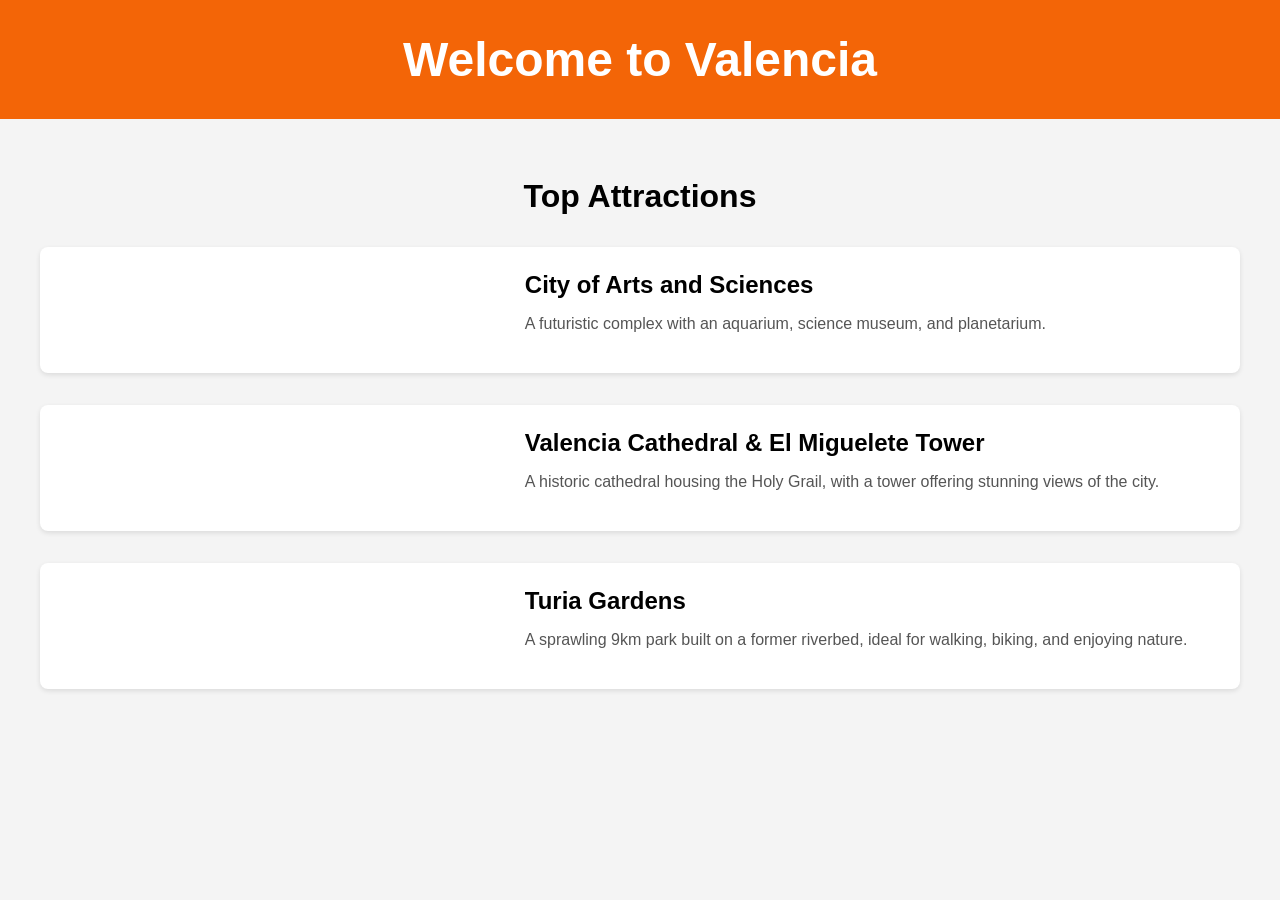
==== index5.html @ dec7d0e7 "pusg" ====
<!DOCTYPE html>
<html lang="en">

<head>
    <meta charset="UTF-8">
    <meta name="viewport" content="width=device-width, initial-scale=1.0">
    <meta http-equiv="X-UA-Compatible" content="ie=edge">
    <title>Valencia</title>

    <!-- CSS Styles -->
    <style>
        body {
            font-family: Arial, sans-serif;
            margin: 0;
            padding: 0;
            background-color: #f4f4f4;
        }

        header {
            background-color: #f36507;
            color: white;
            padding: 2rem;
            text-align: center;
        }

        header h1 {
            margin: 0;
            font-size: 3rem;
        }

        .attractions {
            padding: 2rem;
            max-width: 1200px;
            margin: 0 auto;
        }

        .attractions h2 {
            text-align: center;
            font-size: 2rem;
            margin-bottom: 2rem;
        }

        .attraction {
            display: flex;
            align-items: center;
            margin-bottom: 2rem;
            background-color: white;
            border-radius: 8px;
            box-shadow: 0 2px 5px rgba(0, 0, 0, 0.1);
            overflow: hidden;
        }

        .attraction img {
            width: 40%;
            height: auto;
            object-fit: cover;
        }

        .content {
            padding: 1.5rem;
            width: 60%;
        }

        .content h3 {
            font-size: 1.5rem;
            margin: 0 0 1rem 0;
        }

        .content p {
            color: #555;
            font-size: 1rem;
        }

    </style>

</head>

<body>

    <header>
        <h1>Welcome to Valencia</h1>
    </header>

    <section class="attractions">
        <h2>Top Attractions</h2>

        <div class="attraction">
            <img src="images/city_art.jpg" alt="">
            <div class="content">
                <h3>City of Arts and Sciences</h3>
                <p>  A futuristic complex with an aquarium, science museum, and planetarium.</p>
            </div>
        </div>

        <div class="attraction">
            <img src="images/Catedral-y-Micalet.jpg" alt="">
            <div class="content">
                <h3>Valencia Cathedral & El Miguelete Tower</h3>
                <p>A historic cathedral housing the Holy Grail, with a tower offering stunning views of the city.</p>
            </div>
        </div>

        <div class="attraction">
            <img src="images/Turia-Garden.jpg" alt="">
            <div class="content">
                <h3>Turia Gardens</h3>
                <p>A sprawling 9km park built on a former riverbed, ideal for walking, biking, and enjoying nature.</p>
            </div>
        </div>

    </section>

</body>

</html>
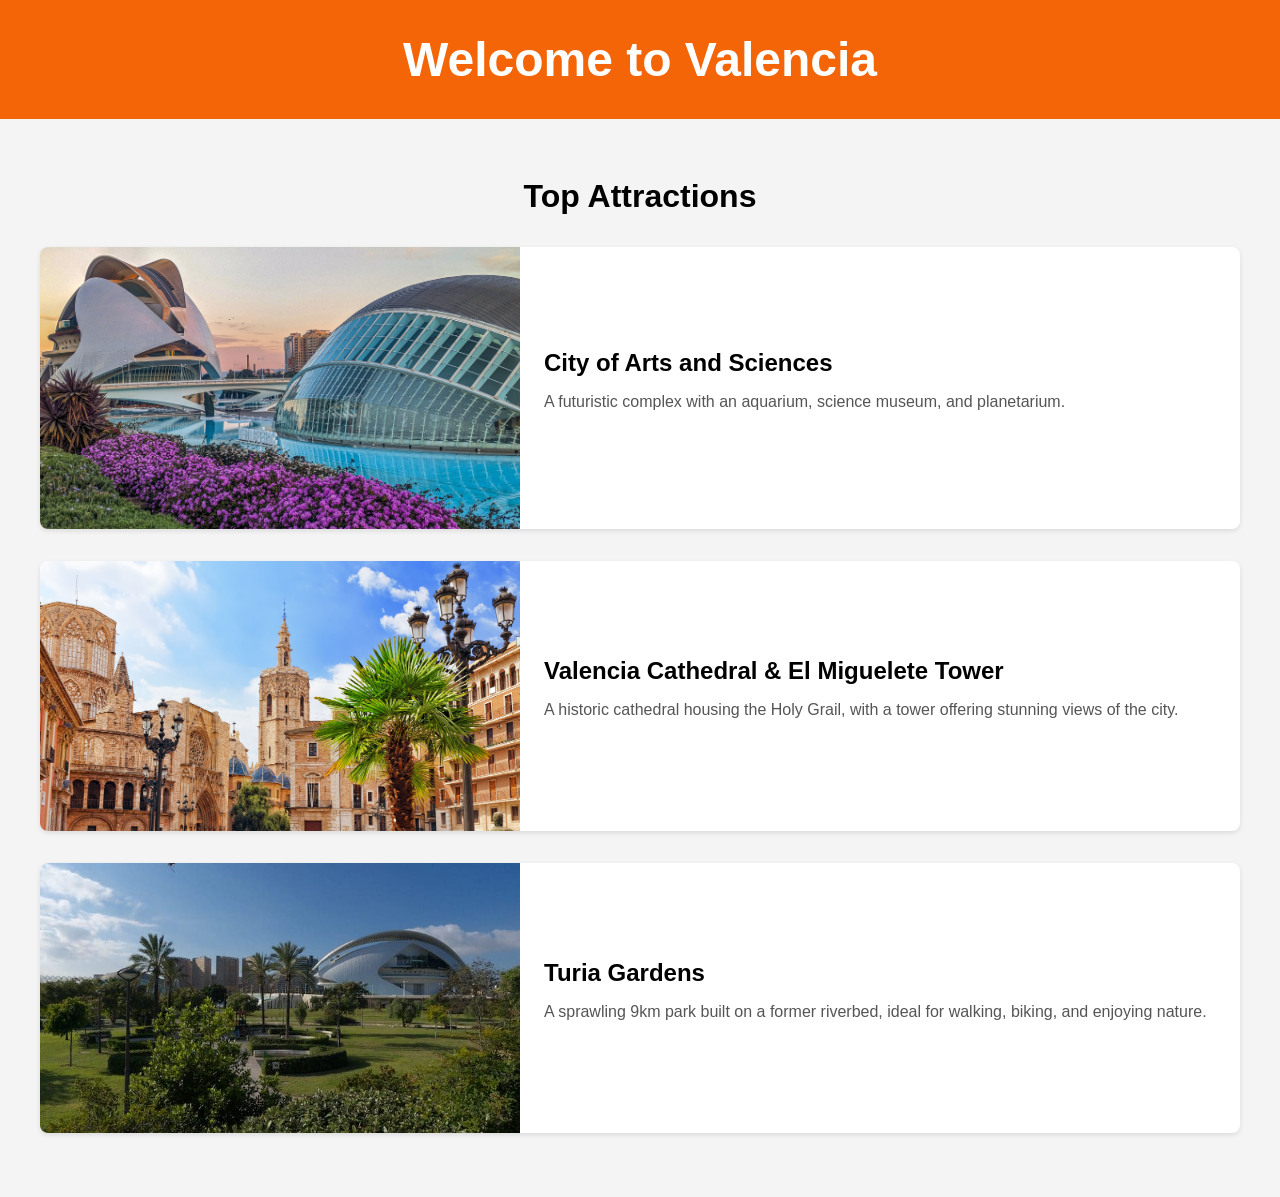
==== commit 4d1ab891: "first" ====
--- a/index5.html
+++ b/index5.html
@@ -13,6 +13,8 @@
             font-family: Arial, sans-serif;
             margin: 0;
             padding: 0;
+            
+
             background-color: #f4f4f4;
         }
 
